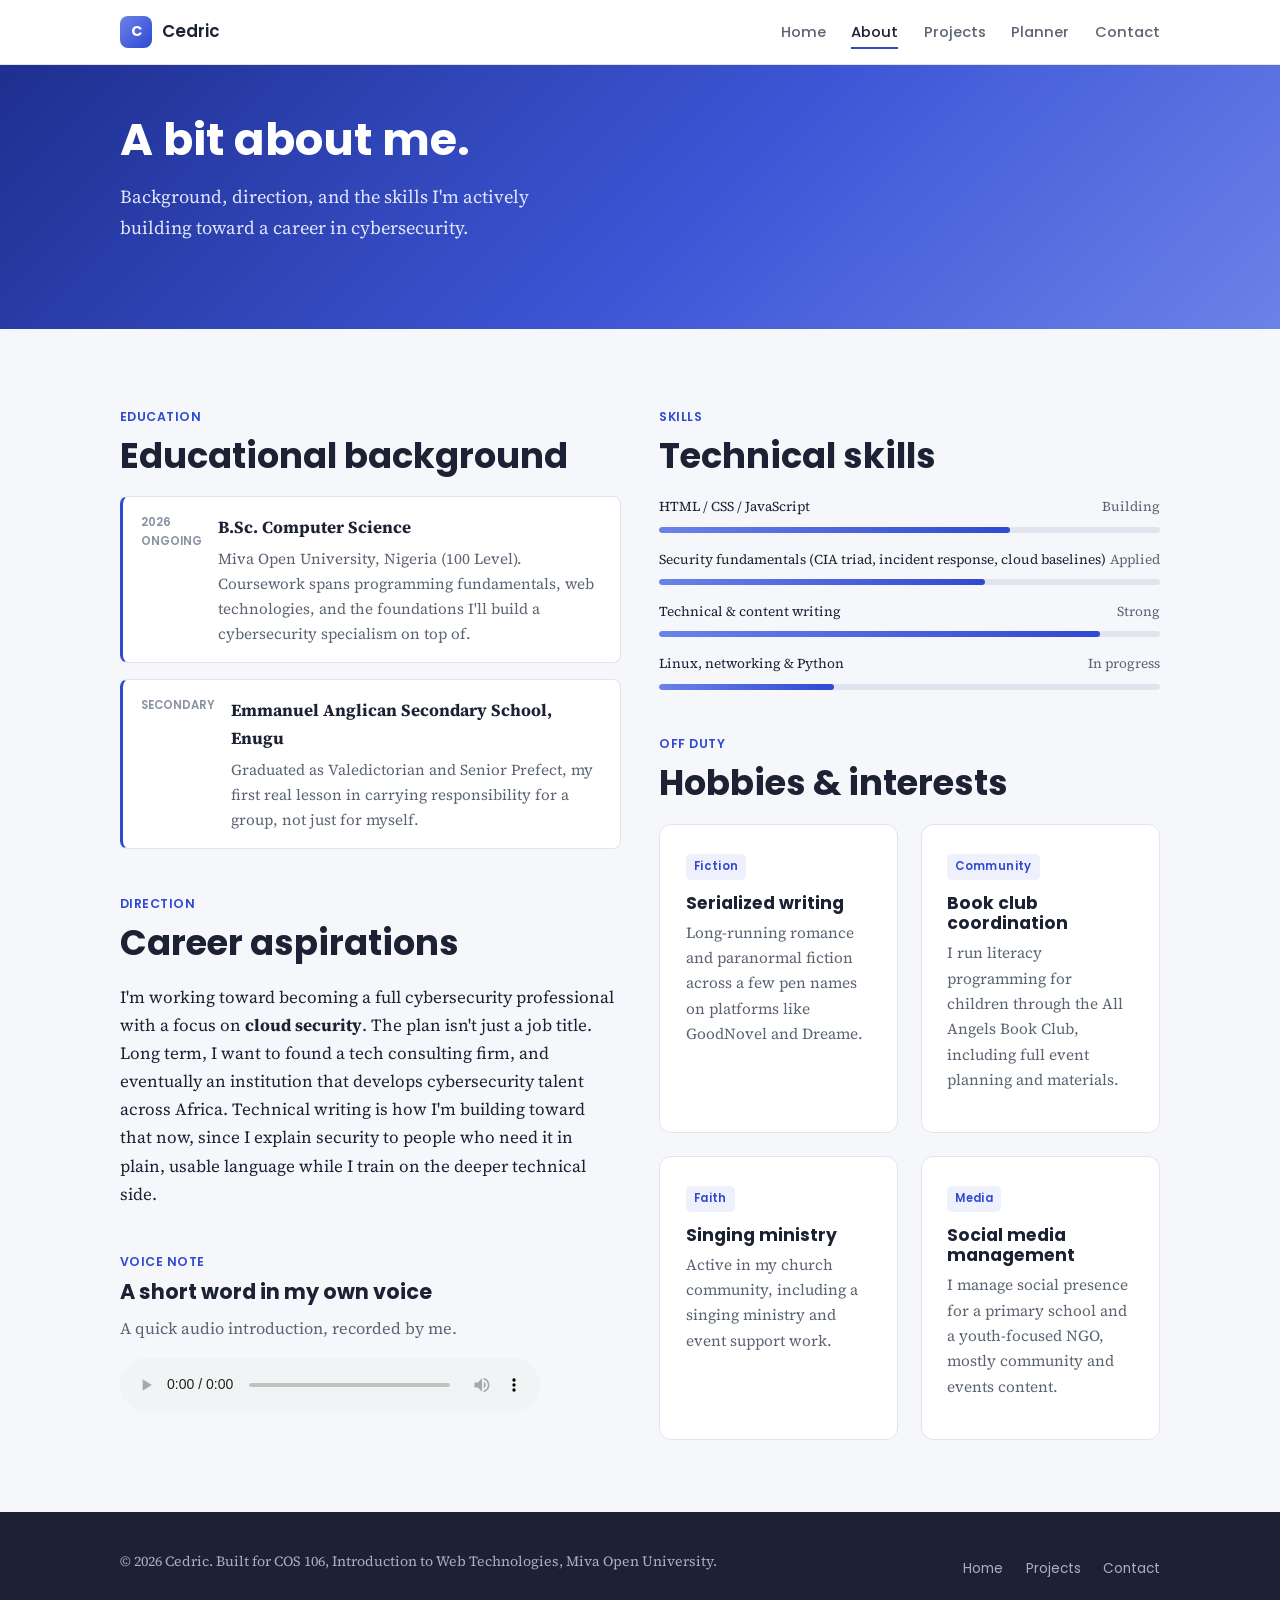
==== about.html @ 7f8bd78f "Add files via upload" ====
<!DOCTYPE html>
<html lang="en">
<head>
<meta charset="UTF-8">
<meta name="viewport" content="width=device-width, initial-scale=1.0">
<title>About | Cedric</title>
<meta name="description" content="Educational background, career aspirations, technical skills and interests.">
<link rel="stylesheet" href="css/style.css">
</head>
<body>

<header class="site-header">
  <nav class="nav">
    <a href="index.html" class="brand"><span class="brand-mark">C</span>Cedric</a>
    <button class="nav-toggle" id="navToggle" aria-label="Toggle navigation menu" aria-expanded="false">☰</button>
    <ul class="nav-links" id="navLinks">
      <li><a href="index.html">Home</a></li>
      <li><a href="about.html" aria-current="page">About</a></li>
      <li><a href="projects.html">Projects</a></li>
      <li><a href="planner.html">Planner</a></li>
      <li><a href="contact.html">Contact</a></li>
    </ul>
  </nav>
</header>

<main>
  <section class="hero" style="padding:3rem 0 3.5rem;">
    <div class="container">
      <h1 style="font-size:clamp(2rem,4vw,2.8rem);">A bit about me.</h1>
      <p class="hero-lede">Background, direction, and the skills I'm actively building toward a career in cybersecurity.</p>
    </div>
  </section>

  <section class="section">
    <div class="container about-grid">
      <div>
        <div class="section-head" style="margin-bottom:1.2rem;">
          <span class="eyebrow">Education</span>
          <h2>Educational background</h2>
        </div>
        <div class="log-list">
          <div class="log-item">
            <span class="log-tag">2026<br>ONGOING</span>
            <div>
              <strong>B.Sc. Computer Science</strong>
              <p style="margin:.3rem 0 0;color:var(--slate);font-size:.95rem;">Miva Open University, Nigeria (100 Level). Coursework spans programming fundamentals, web technologies, and the foundations I'll build a cybersecurity specialism on top of.</p>
            </div>
          </div>
          <div class="log-item">
            <span class="log-tag">SECONDARY</span>
            <div>
              <strong>Emmanuel Anglican Secondary School, Enugu</strong>
              <p style="margin:.3rem 0 0;color:var(--slate);font-size:.95rem;">Graduated as Valedictorian and Senior Prefect, my first real lesson in carrying responsibility for a group, not just for myself.</p>
            </div>
          </div>
        </div>

        <div class="section-head" style="margin:2.4rem 0 1.2rem;">
          <span class="eyebrow">Direction</span>
          <h2>Career aspirations</h2>
        </div>
        <p>I'm working toward becoming a full cybersecurity professional with a focus on <strong>cloud security</strong>. The plan isn't just a job title. Long term, I want to found a tech consulting firm, and eventually an institution that develops cybersecurity talent across Africa. Technical writing is how I'm building toward that now, since I explain security to people who need it in plain, usable language while I train on the deeper technical side.</p>

        <div class="section-head" style="margin:2.4rem 0 1rem;">
          <span class="eyebrow">Voice Note</span>
          <h2 style="font-size:1.3rem;">A short word in my own voice</h2>
          <p style="margin-bottom:.8rem;">A quick audio introduction, recorded by me.</p>
        </div>
        <audio controls style="width:100%;max-width:420px;">
          <source src="audio/intro.mp3" type="audio/mpeg">
          Your browser does not support the audio element. Add your own recording at audio/intro.mp3.
        </audio>
      </div>

      <div>
        <div class="section-head" style="margin-bottom:1.2rem;">
          <span class="eyebrow">Skills</span>
          <h2>Technical skills</h2>
        </div>
        <div class="log-list">
          <div>
            <div style="display:flex;justify-content:space-between;font-size:.85rem;"><span>HTML / CSS / JavaScript</span><span style="color:var(--slate);">Building</span></div>
            <div class="skill-bar-track"><div class="skill-bar-fill" style="width:70%;"></div></div>
          </div>
          <div>
            <div style="display:flex;justify-content:space-between;font-size:.85rem;"><span>Security fundamentals (CIA triad, incident response, cloud baselines)</span><span style="color:var(--slate);">Applied</span></div>
            <div class="skill-bar-track"><div class="skill-bar-fill" style="width:65%;"></div></div>
          </div>
          <div>
            <div style="display:flex;justify-content:space-between;font-size:.85rem;"><span>Technical &amp; content writing</span><span style="color:var(--slate);">Strong</span></div>
            <div class="skill-bar-track"><div class="skill-bar-fill" style="width:88%;"></div></div>
          </div>
          <div>
            <div style="display:flex;justify-content:space-between;font-size:.85rem;"><span>Linux, networking &amp; Python</span><span style="color:var(--slate);">In progress</span></div>
            <div class="skill-bar-track"><div class="skill-bar-fill" style="width:35%;"></div></div>
          </div>
        </div>

        <div class="section-head" style="margin:2.4rem 0 1.2rem;">
          <span class="eyebrow">Off duty</span>
          <h2>Hobbies &amp; interests</h2>
        </div>
        <div class="grid grid-2">
          <div class="card">
            <span class="file-tag">Fiction</span>
            <h3>Serialized writing</h3>
            <p>Long-running romance and paranormal fiction across a few pen names on platforms like GoodNovel and Dreame.</p>
          </div>
          <div class="card">
            <span class="file-tag">Community</span>
            <h3>Book club coordination</h3>
            <p>I run literacy programming for children through the All Angels Book Club, including full event planning and materials.</p>
          </div>
          <div class="card">
            <span class="file-tag">Faith</span>
            <h3>Singing ministry</h3>
            <p>Active in my church community, including a singing ministry and event support work.</p>
          </div>
          <div class="card">
            <span class="file-tag">Media</span>
            <h3>Social media management</h3>
            <p>I manage social presence for a primary school and a youth-focused NGO, mostly community and events content.</p>
          </div>
        </div>
      </div>
    </div>
  </section>
</main>

<footer class="site-footer">
  <div class="container footer-row">
    <p>&copy; 2026 Cedric. Built for COS 106, Introduction to Web Technologies, Miva Open University.</p>
    <div class="footer-links">
      <a href="index.html">Home</a>
      <a href="projects.html">Projects</a>
      <a href="contact.html">Contact</a>
    </div>
  </div>
</footer>

<script src="js/main.js"></script>
</body>
</html>
---- css/style.css ----
/* =========================================================
   COS 106 Term Project: Student Portfolio
   Clean, professional palette built around Royal Blue.
   ========================================================= */

@import url('https://fonts.googleapis.com/css2?family=Poppins:wght@400;500;600;700&family=Source+Serif+4:ital,wght@0,400;0,500;0,600;1,400&display=swap');

:root{
  /* --- color tokens --- */
  --blue:        #2F49D1;
  --blue-dark:   #1E2F8F;
  --blue-mid:    #3E56D6;
  --blue-light:  #6B82E8;
  --blue-pale:   #EEF1FC;
  --paper:       #F6F7FB;
  --paper-alt:   #ECEFF8;
  --card:        #FFFFFF;
  --ink:         #1C2233;
  --slate:       #5B6472;
  --slate-light: #8891A2;
  --border:      #E1E4EC;
  --green:       #1F7A4D;
  --green-soft:  #E6F1EA;
  --danger:      #B3382C;
  --danger-soft: #FBE4DD;

  /* --- type tokens --- */
  --font-display: 'Poppins', 'Segoe UI', sans-serif;
  --font-body:    'Source Serif 4', Georgia, serif;

  /* --- layout tokens --- */
  --radius: 12px;
  --radius-sm: 8px;
  --maxw: 1120px;
  --gap: clamp(1.5rem, 3vw, 3rem);
}

*,*::before,*::after{ box-sizing:border-box; }
html{ scroll-behavior:smooth; }
body{
  margin:0;
  background:var(--paper);
  color:var(--ink);
  font-family:var(--font-body);
  font-size:17px;
  line-height:1.65;
  -webkit-font-smoothing:antialiased;
}
img{ max-width:100%; display:block; }
a{ color:inherit; text-decoration:none; }
ul{ margin:0; padding:0; list-style:none; }
h1,h2,h3,h4{
  font-family:var(--font-display);
  color:var(--ink);
  line-height:1.2;
  margin:0 0 .5em;
}
p{ margin:0 0 1em; }
.container{
  max-width:var(--maxw);
  margin:0 auto;
  padding:0 clamp(1.25rem, 4vw, 2.5rem);
}

a:focus-visible, button:focus-visible, input:focus-visible,
textarea:focus-visible, select:focus-visible, .task-check:focus-visible{
  outline:2px solid var(--blue);
  outline-offset:3px;
}

@media (prefers-reduced-motion: reduce){
  *{ animation-duration:0.001ms !important; animation-iteration-count:1 !important; transition-duration:0.001ms !important; scroll-behavior:auto !important; }
}

/* =========================================================
   Eyebrow label - used above headings throughout the site
   ========================================================= */
.eyebrow{
  display:inline-block;
  font-family:var(--font-display);
  font-weight:600;
  font-size:.78rem;
  letter-spacing:.04em;
  text-transform:uppercase;
  color:var(--blue);
  margin-bottom:.6em;
}

/* =========================================================
   Header / Nav
   ========================================================= */
.site-header{
  background:#fff;
  border-bottom:1px solid var(--border);
  position:sticky; top:0; z-index:50;
}
.nav{
  display:flex;
  align-items:center;
  justify-content:space-between;
  padding:1rem clamp(1.25rem, 4vw, 2.5rem);
  max-width:var(--maxw);
  margin:0 auto;
}
.brand{
  display:flex; align-items:center; gap:.6rem;
  font-family:var(--font-display);
  font-weight:600;
  color:var(--ink);
  font-size:1.05rem;
}
.brand-mark{
  width:32px; height:32px;
  display:grid; place-items:center;
  background:linear-gradient(135deg,var(--blue-light),var(--blue));
  color:#fff;
  font-family:var(--font-display);
  font-weight:700;
  font-size:.9rem;
  border-radius:8px;
}
.nav-links{
  display:flex;
  gap:clamp(.9rem,2vw,1.9rem);
  font-family:var(--font-display);
  font-size:.92rem;
  font-weight:500;
}
.nav-links a{
  color:var(--slate);
  position:relative;
  padding:.3rem 0;
  transition:color .2s ease;
}
.nav-links a::after{
  content:"";
  position:absolute; left:0; right:100%; bottom:-2px;
  height:2px; background:var(--blue);
  transition:right .25s ease;
}
.nav-links a:hover,
.nav-links a[aria-current="page"]{ color:var(--ink); }
.nav-links a:hover::after,
.nav-links a[aria-current="page"]::after{ right:0; }

.nav-toggle{
  display:none;
  background:none; border:1px solid var(--border);
  border-radius:var(--radius-sm);
  width:38px; height:38px;
  color:var(--ink);
  font-size:1.1rem;
  cursor:pointer;
}

@media (max-width:760px){
  .nav-toggle{ display:block; }
  .nav-links{
    position:absolute; top:100%; left:0; right:0;
    background:#fff;
    flex-direction:column;
    gap:0;
    max-height:0;
    overflow:hidden;
    transition:max-height .3s ease;
    border-bottom:1px solid var(--border);
  }
  .nav-links.open{ max-height:320px; }
  .nav-links a{
    display:block;
    padding:.9rem clamp(1.25rem,4vw,2.5rem);
    border-top:1px solid var(--border);
  }
  .nav-links a::after{ display:none; }
}

/* =========================================================
   Hero
   ========================================================= */
.hero{
  background:linear-gradient(135deg, var(--blue-dark) 0%, var(--blue-mid) 55%, var(--blue-light) 100%);
  color:#fff;
  padding:clamp(3rem,7vw,5.5rem) 0 clamp(3.5rem,8vw,6rem);
}
.hero-grid{
  display:grid;
  grid-template-columns:1.15fr .85fr;
  gap:var(--gap);
  align-items:center;
}
@media (max-width:820px){
  .hero-grid{ grid-template-columns:1fr; }
}
.hero h1{
  color:#fff;
  font-size:clamp(2.1rem,4.4vw,3.3rem);
  margin-bottom:.35em;
}
.hero .accent{ color:#D9E0FA; }
.hero-lede{
  font-family:var(--font-body);
  font-size:1.15rem;
  color:#E1E6FA;
  max-width:46ch;
  margin-bottom:1.6em;
}
.btn-row{ display:flex; gap:.9rem; flex-wrap:wrap; }
.btn{
  font-family:var(--font-display);
  font-weight:600;
  font-size:.92rem;
  padding:.85em 1.5em;
  border-radius:var(--radius-sm);
  border:1px solid transparent;
  cursor:pointer;
  transition:transform .15s ease, background .2s ease, border-color .2s ease;
  display:inline-block;
}
.btn:hover{ transform:translateY(-2px); }
.btn-primary{ background:#fff; color:var(--blue-dark); }
.btn-primary:hover{ background:#EEF1FC; }
.btn-ghost{ border-color:rgba(255,255,255,.5); color:#fff; }
.btn-ghost:hover{ border-color:#fff; background:rgba(255,255,255,.08); }

/* --- Profile card on the homepage --- */
.profile-card{
  background:#fff;
  border-radius:var(--radius);
  padding:1.5rem;
  box-shadow:0 20px 45px -20px rgba(15,25,80,.45);
}
.profile-photo-frame{
  width:100%;
  aspect-ratio:3/4;
  border-radius:var(--radius-sm);
  overflow:hidden;
  background:var(--blue-pale);
  margin-bottom:1.1rem;
}
.profile-photo-frame img{ width:100%; height:100%; object-fit:cover; object-position:center top; }
.profile-name{ color:var(--ink); font-family:var(--font-display); font-size:1.2rem; margin:0 0 .2em; }
.profile-role{ color:var(--blue); font-family:var(--font-display); font-weight:500; font-size:.9rem; margin-bottom:.7rem; }
.profile-blurb{ color:var(--slate); font-size:.95rem; margin:0; }

/* =========================================================
   Section scaffolding
   ========================================================= */
.section{ padding:clamp(3rem,6vw,4.5rem) 0; }
.section-alt{ background:var(--paper-alt); }
.section-head{ max-width:60ch; margin-bottom:2.2rem; }
.section-head h2{ font-size:clamp(1.6rem,3vw,2.2rem); }
.section-head p{ color:var(--slate); font-size:1.02rem; }

/* =========================================================
   Cards grid
   ========================================================= */
.grid{ display:grid; gap:1.4rem; }
.grid-3{ grid-template-columns:repeat(3,1fr); }
.grid-2{ grid-template-columns:repeat(2,1fr); }
@media (max-width:880px){ .grid-3{ grid-template-columns:1fr 1fr; } }
@media (max-width:640px){ .grid-3,.grid-2{ grid-template-columns:1fr; } }

.card{
  background:var(--card);
  border:1px solid var(--border);
  border-radius:var(--radius);
  padding:1.6rem;
  transition:box-shadow .2s ease, transform .2s ease, border-color .2s ease;
}
.card:hover{ box-shadow:0 14px 30px -18px rgba(30,47,143,.25); transform:translateY(-3px); border-color:var(--blue-light); }
.card .file-tag{
  font-family:var(--font-display); font-weight:600; font-size:.72rem; letter-spacing:.03em;
  color:var(--blue); background:var(--blue-pale);
  padding:.3em .7em; border-radius:5px; display:inline-block; margin-bottom:.8rem;
}
.card h3{ font-size:1.08rem; margin-bottom:.4rem; }
.card p{ color:var(--slate); font-size:.96rem; margin-bottom:.9rem; }

/* =========================================================
   Footer
   ========================================================= */
.site-footer{
  background:var(--ink);
  color:#A9B0C4;
  padding:2.4rem 0;
  font-size:.88rem;
}
.footer-row{
  display:flex; justify-content:space-between; align-items:center; flex-wrap:wrap; gap:1rem;
}
.footer-links{ display:flex; gap:1.4rem; font-family:var(--font-display); font-size:.85rem; }
.footer-links a:hover{ color:#fff; }

/* =========================================================
   About page
   ========================================================= */
.about-grid{ display:grid; grid-template-columns:1fr 1fr; gap:var(--gap); }
@media (max-width:820px){ .about-grid{ grid-template-columns:1fr; } }
.log-list{ display:flex; flex-direction:column; gap:1rem; }
.log-item{
  display:grid; grid-template-columns:auto 1fr; gap:1rem;
  padding:1rem 1.1rem;
  background:var(--card);
  border:1px solid var(--border);
  border-left:3px solid var(--blue);
  border-radius:var(--radius-sm);
}
.log-item .log-tag{ font-family:var(--font-display); font-weight:600; font-size:.72rem; color:var(--slate-light); }
.skill-bar-track{
  height:6px; background:var(--border); border-radius:3px; overflow:hidden; margin-top:.5rem;
}
.skill-bar-fill{ height:100%; background:linear-gradient(90deg,var(--blue-light),var(--blue)); border-radius:3px; }

/* =========================================================
   Projects page
   ========================================================= */
.project-media{
  width:100%; aspect-ratio:16/10;
  border-radius:var(--radius-sm);
  margin-bottom:1rem;
  overflow:hidden;
  border:1px solid var(--border);
}
.project-media img{ width:100%; height:100%; object-fit:cover; }
.project-links{ display:flex; gap:1rem; margin-top:.4rem; }
.project-links a{
  font-family:var(--font-display); font-weight:500; font-size:.82rem;
  color:var(--blue); border-bottom:1px solid var(--blue);
}
.project-links a:hover{ color:var(--blue-dark); border-color:var(--blue-dark); }

/* =========================================================
   Planner page
   ========================================================= */
.planner-panel{
  background:var(--card);
  border:1px solid var(--border);
  border-radius:var(--radius);
  padding:clamp(1.4rem,3vw,2.2rem);
}
.planner-form{
  display:grid;
  grid-template-columns:1fr 160px 140px auto;
  gap:.8rem;
  margin-bottom:1.6rem;
}
@media (max-width:760px){ .planner-form{ grid-template-columns:1fr; } }
.field{ display:flex; flex-direction:column; gap:.35rem; }
label{
  font-family:var(--font-display); font-weight:500; font-size:.78rem;
  color:var(--slate);
}
input[type="text"], input[type="email"], input[type="tel"], input[type="date"],
select, textarea{
  font-family:var(--font-body);
  font-size:.98rem;
  padding:.7em .8em;
  border:1px solid #C7CEDA;
  border-radius:var(--radius-sm);
  background:#fff;
  color:var(--ink);
}
textarea{ resize:vertical; min-height:110px; }
.planner-stats{
  display:flex; gap:1.4rem; margin-bottom:1.4rem;
  font-family:var(--font-display); font-size:.85rem; color:var(--slate);
}
.planner-stats b{ color:var(--blue); font-size:1.05rem; }

.task-list{ display:flex; flex-direction:column; gap:.7rem; }
.task-item{
  display:grid;
  grid-template-columns:auto 1fr auto auto;
  align-items:center;
  gap:.9rem;
  padding:.85rem 1rem;
  border:1px solid var(--border);
  border-radius:var(--radius-sm);
  background:#fff;
}
.task-item.done{ background:var(--green-soft); border-color:#BFE0CC; }
.task-item.done .task-title{ text-decoration:line-through; color:var(--slate); }
.task-check{
  width:22px; height:22px;
  border-radius:5px;
  border:2px solid var(--slate-light);
  background:#fff;
  cursor:pointer;
  display:grid; place-items:center;
  color:#fff;
  font-size:.8rem;
}
.task-item.done .task-check{ background:var(--green); border-color:var(--green); }
.task-title{ font-weight:600; font-family:var(--font-display); font-size:.96rem; }
.task-due{ font-family:var(--font-body); font-size:.85rem; color:var(--slate-light); }
.task-priority{
  font-family:var(--font-display); font-weight:600; font-size:.68rem; letter-spacing:.02em;
  text-transform:uppercase;
  padding:.25em .6em; border-radius:5px;
  justify-self:start;
}
.pr-high{ background:var(--danger-soft); color:var(--danger); }
.pr-medium{ background:#FDF1D9; color:#8A6413; }
.pr-low{ background:var(--green-soft); color:var(--green); }
.task-delete{
  background:none; border:none; cursor:pointer;
  color:var(--slate-light); font-size:1.1rem;
  transition:color .15s ease;
}
.task-delete:hover{ color:var(--danger); }
.empty-state{
  text-align:center; padding:2.4rem 1rem; color:var(--slate-light);
  font-family:var(--font-display); font-size:.9rem;
  border:1px dashed #C7CEDA; border-radius:var(--radius-sm);
}

/* =========================================================
   Contact page
   ========================================================= */
.contact-grid{ display:grid; grid-template-columns:1fr 1fr; gap:var(--gap); align-items:start; }
@media (max-width:820px){ .contact-grid{ grid-template-columns:1fr; } }
.form-row{ display:flex; flex-direction:column; gap:.4rem; margin-bottom:1.1rem; }
.error-text{
  font-family:var(--font-display); font-size:.78rem; color:var(--danger);
  min-height:1em;
}
input.invalid, textarea.invalid{ border-color:var(--danger); }
.form-status{
  margin-top:1rem; padding:.9rem 1rem;
  border-radius:var(--radius-sm);
  font-family:var(--font-display); font-size:.88rem;
  display:none;
}
.form-status.show{ display:block; }
.form-status.ok{ background:var(--green-soft); color:var(--green); }
.form-status.err{ background:var(--danger-soft); color:var(--danger); }

.contact-info .log-item{ margin-bottom:1rem; }

/* utility */
.mt-2{ margin-top:2rem; }
.text-center{ text-align:center; }
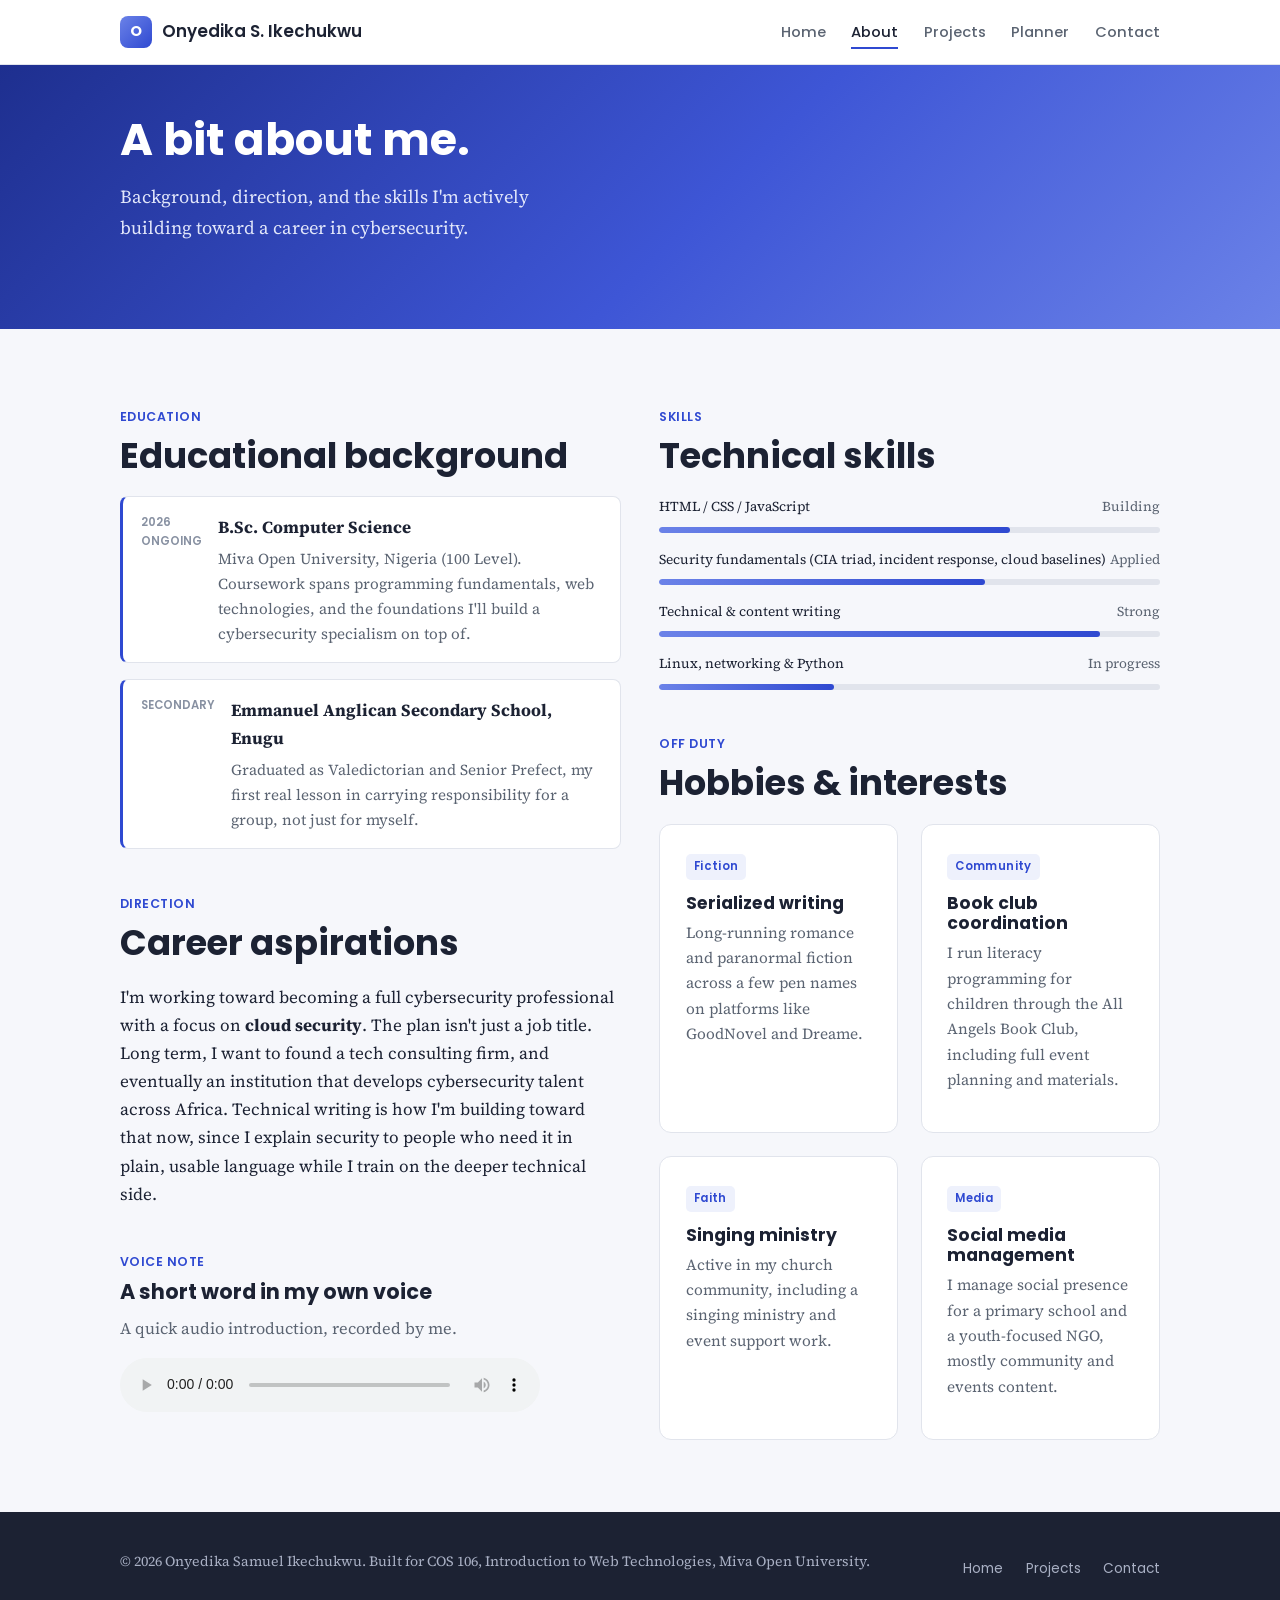
==== commit 4bf8984d: "Add files via upload" ====
--- a/about.html
+++ b/about.html
@@ -3,7 +3,7 @@
 <head>
 <meta charset="UTF-8">
 <meta name="viewport" content="width=device-width, initial-scale=1.0">
-<title>About | Cedric</title>
+<title>About | Onyedika Samuel Ikechukwu</title>
 <meta name="description" content="Educational background, career aspirations, technical skills and interests.">
 <link rel="stylesheet" href="css/style.css">
 </head>
@@ -11,7 +11,7 @@
 
 <header class="site-header">
   <nav class="nav">
-    <a href="index.html" class="brand"><span class="brand-mark">C</span>Cedric</a>
+    <a href="index.html" class="brand"><span class="brand-mark">O</span>Onyedika S. Ikechukwu</a>
     <button class="nav-toggle" id="navToggle" aria-label="Toggle navigation menu" aria-expanded="false">☰</button>
     <ul class="nav-links" id="navLinks">
       <li><a href="index.html">Home</a></li>
@@ -129,7 +129,7 @@
 
 <footer class="site-footer">
   <div class="container footer-row">
-    <p>&copy; 2026 Cedric. Built for COS 106, Introduction to Web Technologies, Miva Open University.</p>
+    <p>&copy; 2026 Onyedika Samuel Ikechukwu. Built for COS 106, Introduction to Web Technologies, Miva Open University.</p>
     <div class="footer-links">
       <a href="index.html">Home</a>
       <a href="projects.html">Projects</a>
--- a/css/style.css
+++ b/css/style.css
@@ -98,6 +98,8 @@
   display:flex;
   align-items:center;
   justify-content:space-between;
+  flex-wrap:wrap;
+  row-gap:.6rem;
   padding:1rem clamp(1.25rem, 4vw, 2.5rem);
   max-width:var(--maxw);
   margin:0 auto;
